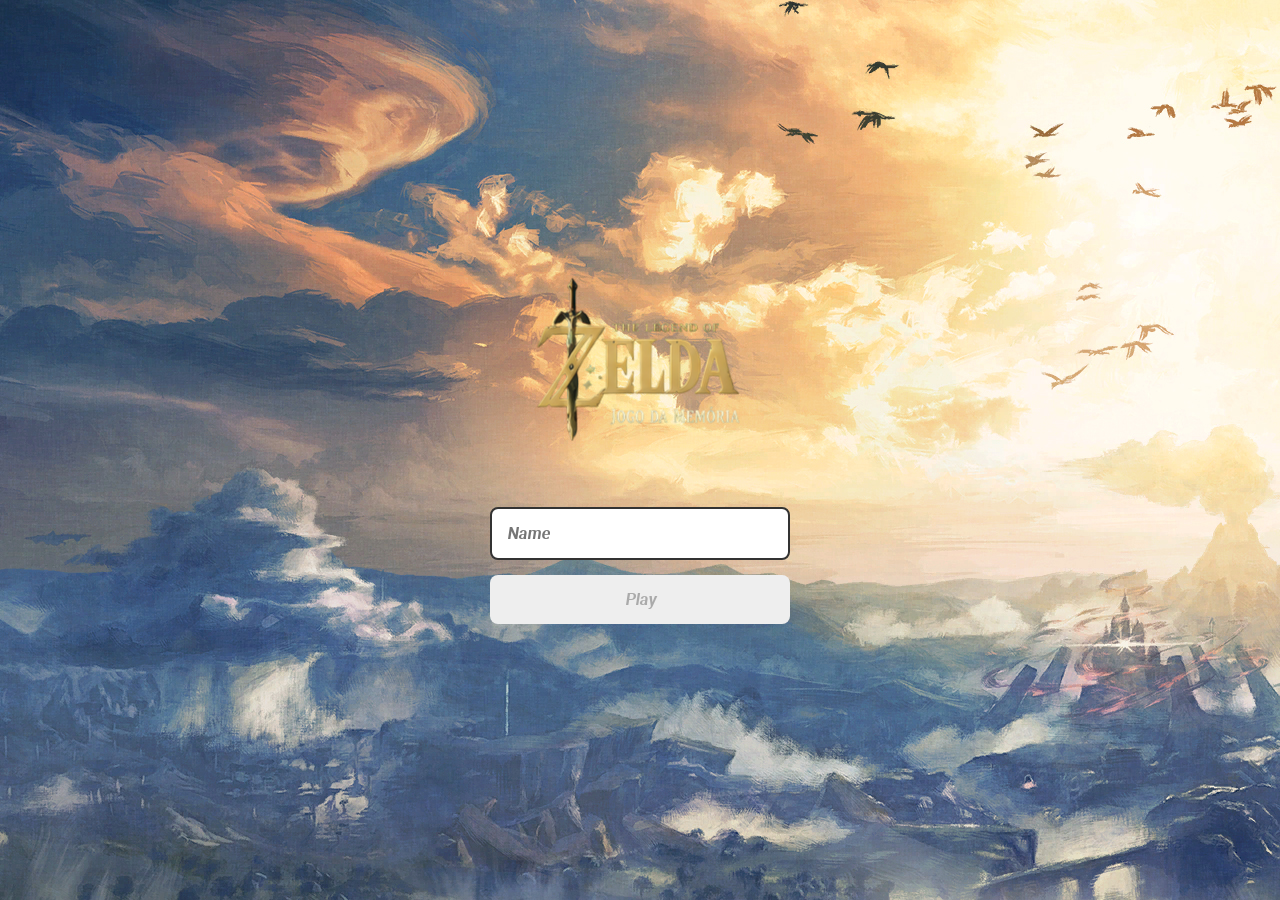
==== index.html @ 99848d37 "first commit" ====
<!doctype html>
<html lang="en">
  <head>
    <meta charset="UTF-8" />
    <meta name="viewport" content="width=device-width, initial-scale=1.0" />

    <link rel="stylesheet" href="./css/reset.css" />
    <link rel="stylesheet" href="./css/login.css" />

    <script defer src="/js/login.js"></script>

    <title>Jogo da Memoria | Login</title>
  </head>
  <body>
    <form class="login-form">
      <div class="login-header">
        <img src="/images/Zelda_Logo.png" alt="Zelda logo" />
      </div>

      <input type="text" placeholder="Name" class="login_input" />
      <button type="submit" class="login_button" disabled>Play</button>
    </form>
  </body>
</html>
---- css/login.css ----
.login-form {
  display: flex;
  flex-direction: column;
  align-items: center;
  height: 100vh;
  background-image: url('../images/Background_login.jpg');
  justify-content: center;
}

/* vh: viewport height, altura da janela visivel*/

.login-header {
  display: flex;
  align-items: center;
  flex-direction: column;
  justify-content: center;
  margin-bottom: 50px;
}

.login-header img {
  width: 100%;
  max-width: 500px;
  height: auto;
}

.login_input {
  border: 2px solid #333;
  border-radius: 8px;
  color: #333;
  font-size: 1em;
  margin-bottom: 15px;
  max-width: 300px;
  outline: none;
  padding: 15px;
  width: 100%;
}

.login_button {
  background-color: #c9b85d;
  padding: 15px;
  border-radius: 8px;
  cursor: pointer;
  color: #fff;
  font-size: 1em;
  max-width: 300px;
  width: 100%;
}

.login_button:disabled {
  background-color: #eee;
  color: #aaa;
  cursor: auto;
}
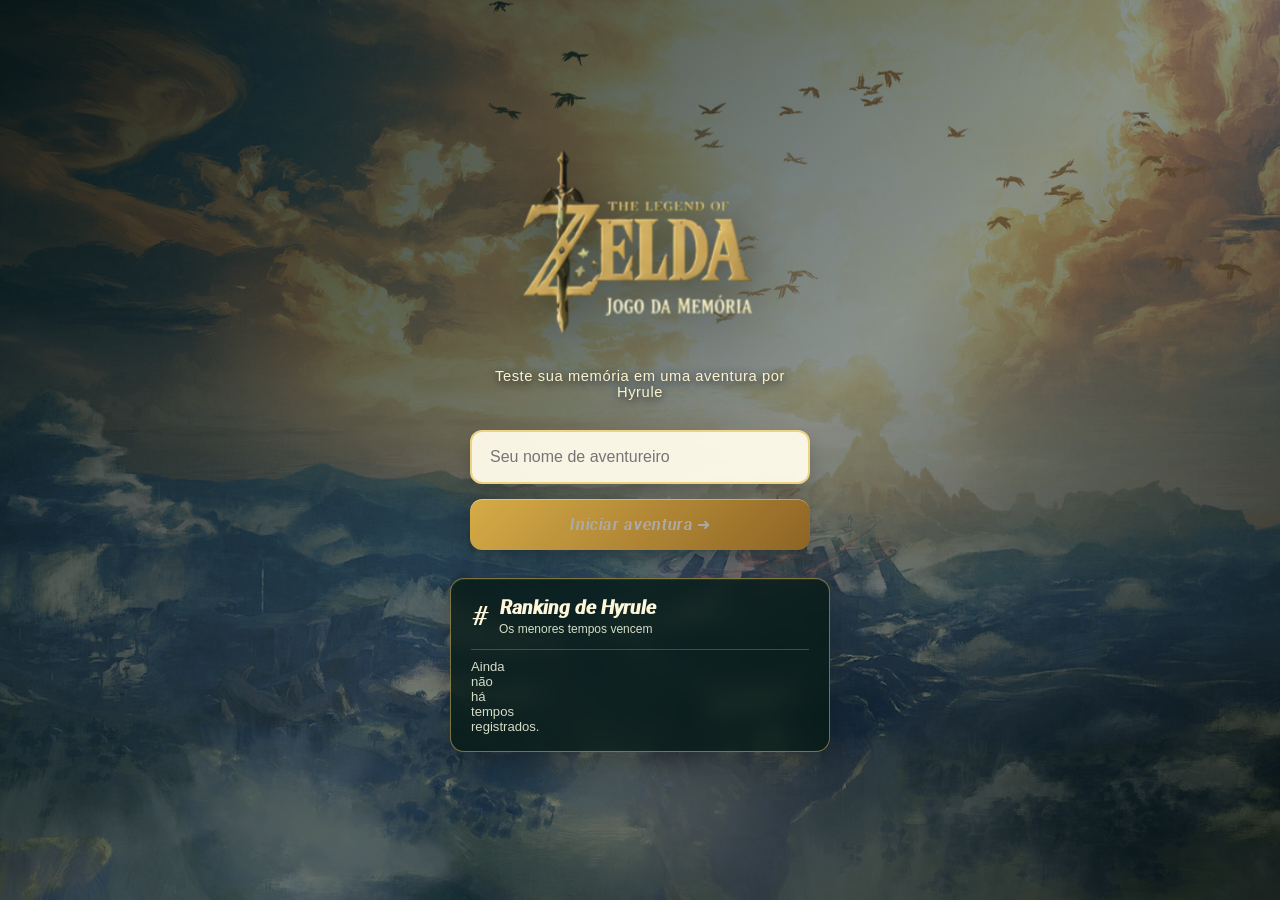
==== commit 4eb1be1e: "feat:Estilização,ranking e implemente um mini game ao juntar dois baralhos" ====
--- a/index.html
+++ b/index.html
@@ -1,5 +1,5 @@
 <!doctype html>
-<html lang="en">
+<html lang="pt-BR">
   <head>
     <meta charset="UTF-8" />
     <meta name="viewport" content="width=device-width, initial-scale=1.0" />
@@ -7,18 +7,40 @@
     <link rel="stylesheet" href="./css/reset.css" />
     <link rel="stylesheet" href="./css/login.css" />
 
-    <script defer src="/js/login.js"></script>
+    <script defer src="./js/ranking.js"></script>
+    <script defer src="./js/login.js"></script>
 
-    <title>Jogo da Memoria | Login</title>
+    <title>Memória de Hyrule</title>
   </head>
   <body>
     <form class="login-form">
       <div class="login-header">
-        <img src="/images/Zelda_Logo.png" alt="Zelda logo" />
+        <img src="./images/Zelda_Logo.png" alt="The Legend of Zelda" />
+        <p>Teste sua memória em uma aventura por Hyrule</p>
       </div>
 
-      <input type="text" placeholder="Name" class="login_input" />
-      <button type="submit" class="login_button" disabled>Play</button>
+      <label class="sr-only" for="player-name">Nome do aventureiro</label>
+      <input
+        id="player-name"
+        type="text"
+        placeholder="Seu nome de aventureiro"
+        class="login_input"
+        autocomplete="name"
+      />
+      <button type="submit" class="login_button" disabled>
+        Iniciar aventura <span aria-hidden="true">➜</span>
+      </button>
+
+      <section class="leaderboard" aria-labelledby="ranking-title">
+        <div class="leaderboard-heading">
+          <span aria-hidden="true">#</span>
+          <div>
+            <h1 id="ranking-title">Ranking de Hyrule</h1>
+            <p>Os menores tempos vencem</p>
+          </div>
+        </div>
+        <ol class="ranking-list" aria-live="polite"></ol>
+      </section>
     </form>
   </body>
 </html>
--- a/css/login.css
+++ b/css/login.css
@@ -2,9 +2,27 @@
   display: flex;
   flex-direction: column;
   align-items: center;
-  height: 100vh;
-  background-image: url('../images/Background_login.jpg');
+  min-height: 100vh;
+  background-image: url("../images/Background_login.jpg");
+  background-position: center;
+  background-size: cover;
   justify-content: center;
+  padding: 32px 20px;
+  position: relative;
+  isolation: isolate;
+}
+
+.login-form::before {
+  background: linear-gradient(
+    135deg,
+    rgba(3, 16, 12, 0.86),
+    rgba(9, 32, 35, 0.48) 56%,
+    rgba(1, 10, 7, 0.8)
+  );
+  content: "";
+  inset: 0;
+  position: absolute;
+  z-index: -1;
 }
 
 /* vh: viewport height, altura da janela visivel*/
@@ -14,36 +32,71 @@
   align-items: center;
   flex-direction: column;
   justify-content: center;
-  margin-bottom: 50px;
+  margin-bottom: 30px;
+  text-align: center;
 }
 
 .login-header img {
   width: 100%;
   max-width: 500px;
   height: auto;
+  filter: drop-shadow(0 10px 24px rgba(0, 0, 0, 0.45));
+}
+
+.login-header p {
+  color: #fbf2cf;
+  font-family: Arial, sans-serif;
+  font-size: 0.92rem;
+  letter-spacing: 0.04em;
+  margin-top: 16px;
+  max-width: 300px;
+  text-shadow: 0 2px 8px rgba(0, 0, 0, 0.8);
 }
 
 .login_input {
-  border: 2px solid #333;
-  border-radius: 8px;
-  color: #333;
-  font-size: 1em;
+  background: rgba(255, 252, 235, 0.95);
+  border: 2px solid rgba(234, 202, 107, 0.8);
+  border-radius: 12px;
+  box-shadow: 0 10px 22px rgba(0, 0, 0, 0.22);
+  color: #23352a;
+  font-family: Arial, sans-serif;
+  font-size: 1rem;
   margin-bottom: 15px;
-  max-width: 300px;
+  max-width: 340px;
   outline: none;
-  padding: 15px;
-  width: 100%;
+  padding: 16px 18px;
+  width: 100%;
+}
+
+.login_input:focus {
+  border-color: #fff0a8;
+  box-shadow:
+    0 0 0 4px rgba(236, 199, 92, 0.25),
+    0 10px 22px rgba(0, 0, 0, 0.22);
 }
 
 .login_button {
-  background-color: #c9b85d;
-  padding: 15px;
-  border-radius: 8px;
+  background: linear-gradient(135deg, #d6ac47, #8e6425);
+  box-shadow:
+    0 10px 22px rgba(0, 0, 0, 0.25),
+    inset 0 1px rgba(255, 255, 255, 0.35);
+  padding: 16px 18px;
+  border-radius: 12px;
   cursor: pointer;
-  color: #fff;
-  font-size: 1em;
-  max-width: 300px;
-  width: 100%;
+  color: #fff9de;
+  font-size: 1rem;
+  letter-spacing: 0.04em;
+  max-width: 340px;
+  transition:
+    filter 0.2s ease,
+    transform 0.2s ease;
+  width: 100%;
+}
+
+.login_button:not(:disabled):hover,
+.login_button:not(:disabled):focus-visible {
+  filter: brightness(1.12);
+  transform: translateY(-2px);
 }
 
 .login_button:disabled {
@@ -51,3 +104,107 @@
   color: #aaa;
   cursor: auto;
 }
+
+.leaderboard {
+  backdrop-filter: blur(10px);
+  background: rgba(7, 26, 22, 0.82);
+  border: 1px solid rgba(242, 206, 104, 0.48);
+  border-radius: 14px;
+  box-shadow:
+    0 12px 30px rgba(0, 0, 0, 0.3),
+    inset 0 1px rgba(255, 255, 255, 0.08);
+  color: #fff7d9;
+  margin-top: 28px;
+  max-width: 380px;
+  padding: 17px 20px;
+  width: 100%;
+}
+
+.leaderboard-heading {
+  align-items: center;
+  border-bottom: 1px solid rgba(242, 206, 104, 0.25);
+  display: flex;
+  gap: 12px;
+  padding-bottom: 13px;
+}
+
+.leaderboard-heading > span {
+  font-size: 1.7rem;
+}
+
+.leaderboard-heading h1 {
+  font-size: 1.18rem;
+}
+
+.leaderboard-heading p {
+  color: #d4ddc6;
+  font-family: Arial, sans-serif;
+  font-size: 0.75rem;
+  margin-top: 3px;
+}
+
+.ranking-list {
+  display: grid;
+  gap: 4px;
+  list-style: none;
+  margin: 0;
+  padding: 9px 0 0;
+}
+
+.ranking-list li {
+  align-items: center;
+  display: grid;
+  gap: 10px;
+  grid-template-columns: 34px minmax(0, 1fr) auto;
+  min-height: 34px;
+}
+
+.ranking-position {
+  color: #f2ce68;
+  font-family: Arial, sans-serif;
+  font-size: 0.8rem;
+  font-weight: 700;
+}
+
+.ranking-name {
+  font-family: Arial, sans-serif;
+  font-size: 0.88rem;
+  overflow: hidden;
+  text-overflow: ellipsis;
+  white-space: nowrap;
+}
+
+.ranking-time {
+  color: #ffe596;
+  font-family: Arial, sans-serif;
+  font-size: 0.85rem;
+  font-variant-numeric: tabular-nums;
+  font-weight: 700;
+}
+
+.ranking-empty {
+  color: #d4ddc6;
+  font-family: Arial, sans-serif;
+  font-size: 0.82rem;
+}
+
+.sr-only {
+  height: 1px;
+  margin: -1px;
+  overflow: hidden;
+  padding: 0;
+  position: absolute;
+  width: 1px;
+  clip: rect(0, 0, 0, 0);
+  white-space: nowrap;
+}
+
+@media (max-width: 480px) {
+  .login-header img {
+    max-width: 240px;
+  }
+
+  .login-header {
+    margin-bottom: 24px;
+  }
+}
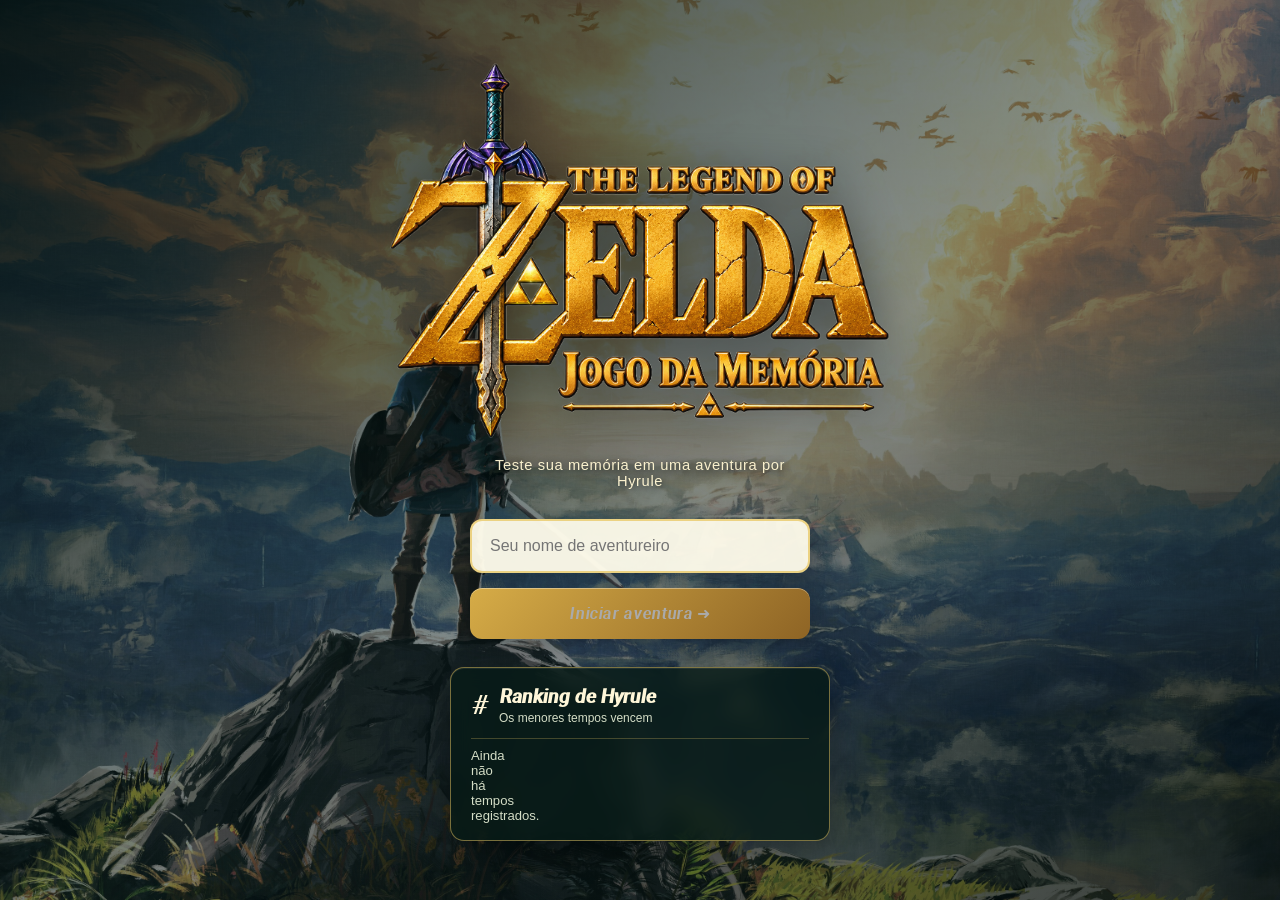
==== commit b5b63912: "feat: Arrumei buga e adicionei imagens" ====
--- a/index.html
+++ b/index.html
@@ -15,7 +15,7 @@
   <body>
     <form class="login-form">
       <div class="login-header">
-        <img src="./images/Zelda_Logo.png" alt="The Legend of Zelda" />
+        <img src="./images/zeldalogo22.png" alt="The Legend of Zelda" />
         <p>Teste sua memória em uma aventura por Hyrule</p>
       </div>
 
--- a/css/login.css
+++ b/css/login.css
@@ -3,7 +3,7 @@
   flex-direction: column;
   align-items: center;
   min-height: 100vh;
-  background-image: url("../images/Background_login.jpg");
+  background-image: url("../images/zelda2.jpg");
   background-position: center;
   background-size: cover;
   justify-content: center;
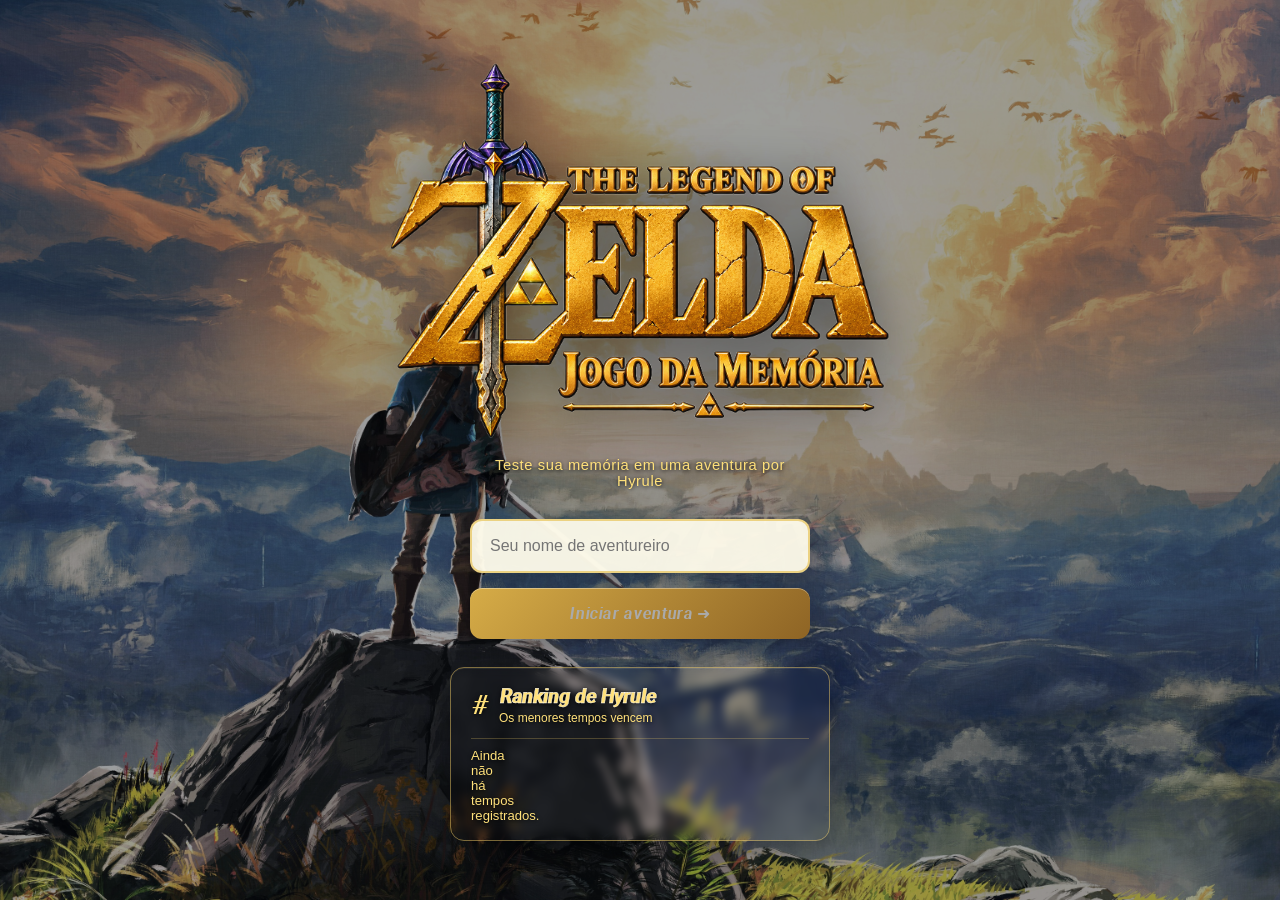
==== commit 70098250: "first commit" ====
--- a/index.html
+++ b/index.html
@@ -13,6 +13,19 @@
     <title>Memória de Hyrule</title>
   </head>
   <body>
+    <video
+      class="bg-video"
+      autoplay
+      muted
+      loop
+      playsinline
+      preload="auto"
+      poster="./images/zelda2.jpg"
+    >
+      <source src="./video/Background_Animade.mp4" type="video/mp4" />
+    </video>
+    <div class="bg-overlay" aria-hidden="true"></div>
+
     <form class="login-form">
       <div class="login-header">
         <img src="./images/zeldalogo22.png" alt="The Legend of Zelda" />
--- a/css/login.css
+++ b/css/login.css
@@ -1,30 +1,41 @@
+body {
+  background-color: #101626;
+  min-height: 100vh;
+  overflow-x: hidden;
+  position: relative;
+}
+
+.bg-video {
+  position: fixed;
+  top: 0;
+  left: 0;
+  width: 100vw;
+  height: 100vh;
+  object-fit: cover;
+  z-index: -2;
+  pointer-events: none;
+}
+
+.bg-overlay {
+  position: fixed;
+  inset: 0;
+  background: rgba(8, 14, 22, 0.4);
+  z-index: -1;
+  pointer-events: none;
+}
+
 .login-form {
   display: flex;
   flex-direction: column;
   align-items: center;
   min-height: 100vh;
-  background-image: url("../images/zelda2.jpg");
-  background-position: center;
-  background-size: cover;
+  background: transparent;
   justify-content: center;
   padding: 32px 20px;
   position: relative;
   isolation: isolate;
 }
 
-.login-form::before {
-  background: linear-gradient(
-    135deg,
-    rgba(3, 16, 12, 0.86),
-    rgba(9, 32, 35, 0.48) 56%,
-    rgba(1, 10, 7, 0.8)
-  );
-  content: "";
-  inset: 0;
-  position: absolute;
-  z-index: -1;
-}
-
 /* vh: viewport height, altura da janela visivel*/
 
 .login-header {
@@ -44,13 +55,13 @@
 }
 
 .login-header p {
-  color: #fbf2cf;
+  color: #ffe17b;
   font-family: Arial, sans-serif;
   font-size: 0.92rem;
   letter-spacing: 0.04em;
   margin-top: 16px;
   max-width: 300px;
-  text-shadow: 0 2px 8px rgba(0, 0, 0, 0.8);
+  text-shadow: 0 1px 4px rgba(0, 0, 0, 0.9);
 }
 
 .login_input {
@@ -106,17 +117,18 @@
 }
 
 .leaderboard {
-  backdrop-filter: blur(10px);
-  background: rgba(7, 26, 22, 0.82);
+  backdrop-filter: blur(5px);
+  background: transparent;
   border: 1px solid rgba(242, 206, 104, 0.48);
   border-radius: 14px;
   box-shadow:
     0 12px 30px rgba(0, 0, 0, 0.3),
     inset 0 1px rgba(255, 255, 255, 0.08);
-  color: #fff7d9;
+  color: #ffe17b;
   margin-top: 28px;
   max-width: 380px;
   padding: 17px 20px;
+  text-shadow: 0 1px 4px rgba(0, 0, 0, 0.9);
   width: 100%;
 }
 
@@ -133,11 +145,13 @@
 }
 
 .leaderboard-heading h1 {
+  color: #ffe17b;
   font-size: 1.18rem;
+  -webkit-text-stroke: 0.4px #ffffff;
 }
 
 .leaderboard-heading p {
-  color: #d4ddc6;
+  color: #ffe17b;
   font-family: Arial, sans-serif;
   font-size: 0.75rem;
   margin-top: 3px;
@@ -160,30 +174,34 @@
 }
 
 .ranking-position {
-  color: #f2ce68;
+  color: #ffe17b;
   font-family: Arial, sans-serif;
   font-size: 0.8rem;
   font-weight: 700;
+  -webkit-text-stroke: 0.3px #ffffff;
 }
 
 .ranking-name {
+  color: #ffe17b;
   font-family: Arial, sans-serif;
   font-size: 0.88rem;
   overflow: hidden;
   text-overflow: ellipsis;
+  -webkit-text-stroke: 0.25px #ffffff;
   white-space: nowrap;
 }
 
 .ranking-time {
-  color: #ffe596;
+  color: #ffe17b;
   font-family: Arial, sans-serif;
   font-size: 0.85rem;
   font-variant-numeric: tabular-nums;
   font-weight: 700;
+  -webkit-text-stroke: 0.3px #ffffff;
 }
 
 .ranking-empty {
-  color: #d4ddc6;
+  color: #ffe17b;
   font-family: Arial, sans-serif;
   font-size: 0.82rem;
 }
@@ -208,3 +226,15 @@
     margin-bottom: 24px;
   }
 }
+
+@media (prefers-reduced-motion: reduce) {
+  .bg-video {
+    display: none;
+  }
+
+  body {
+    background-image: url("../images/zelda2.jpg");
+    background-position: center;
+    background-size: cover;
+  }
+}
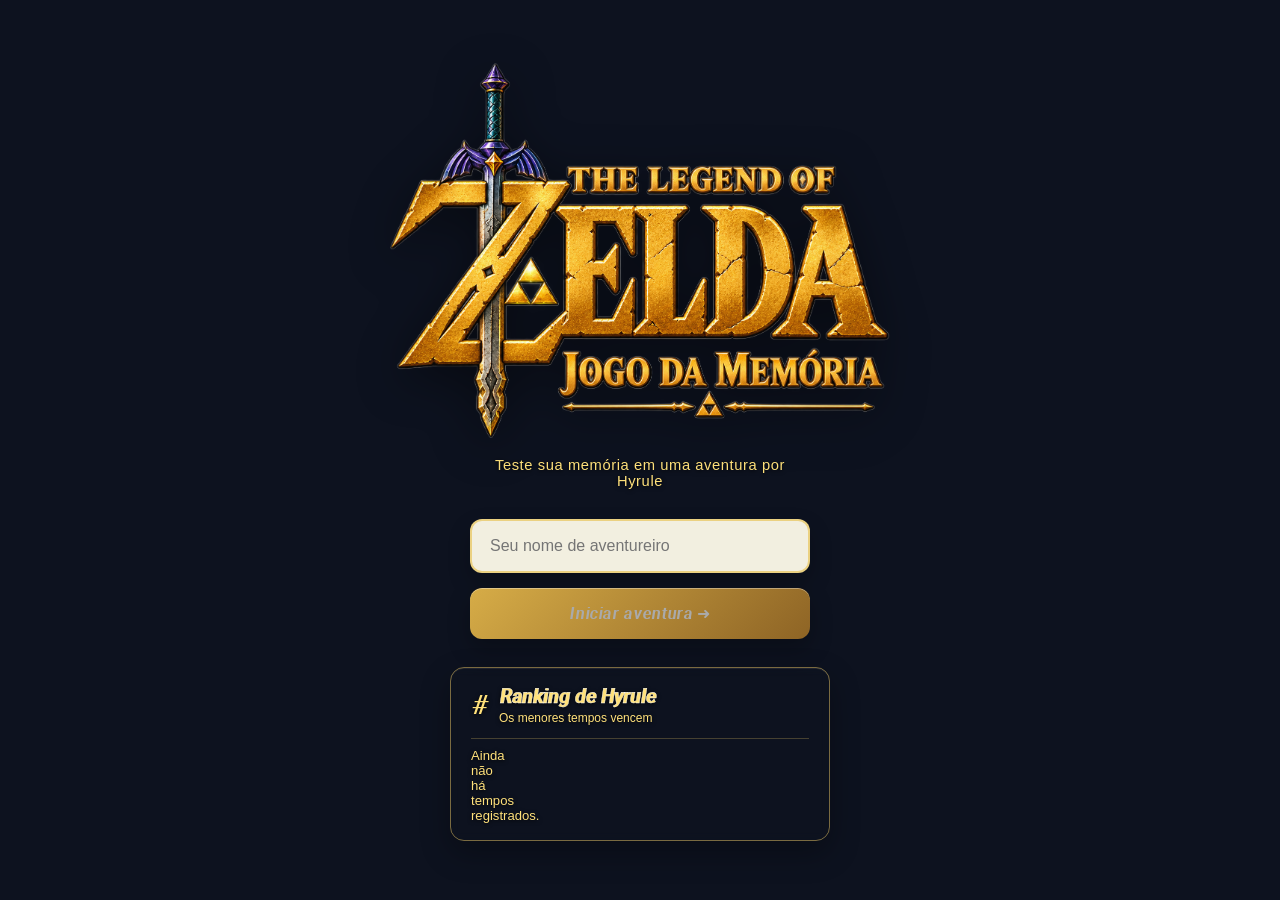
==== commit 82b13610: "Fix: Background" ====
--- a/index.html
+++ b/index.html
@@ -4,8 +4,8 @@
     <meta charset="UTF-8" />
     <meta name="viewport" content="width=device-width, initial-scale=1.0" />
 
-    <link rel="stylesheet" href="./css/reset.css" />
-    <link rel="stylesheet" href="./css/login.css" />
+    <link rel="stylesheet" href="./css/reset.css?v=3" />
+    <link rel="stylesheet" href="./css/login.css?v=5" />
 
     <script defer src="./js/ranking.js"></script>
     <script defer src="./js/login.js"></script>
@@ -13,20 +13,18 @@
     <title>Memória de Hyrule</title>
   </head>
   <body>
-    <video
-      class="bg-video"
-      autoplay
-      muted
-      loop
-      playsinline
-      preload="auto"
-      poster="./images/zelda2.jpg"
-    >
-      <source src="./video/Background_Animade.mp4" type="video/mp4" />
+    <video class="bg-video" autoplay muted loop playsinline preload="auto">
+      <source src="./video/Background_Animade2.mp4" type="video/mp4" />
     </video>
     <div class="bg-overlay" aria-hidden="true"></div>
 
-    <form class="login-form">
+    <form
+      class="login-form"
+      style="
+        background: transparent !important;
+        background-image: none !important;
+      "
+    >
       <div class="login-header">
         <img src="./images/zeldalogo22.png" alt="The Legend of Zelda" />
         <p>Teste sua memória em uma aventura por Hyrule</p>
--- a/css/login.css
+++ b/css/login.css
@@ -7,20 +7,22 @@
 
 .bg-video {
   position: fixed;
-  top: 0;
-  left: 0;
-  width: 100vw;
+  inset: 0;
+  width: 100%;
   height: 100vh;
+  height: 100lvh;
   object-fit: cover;
-  z-index: -2;
+  z-index: 0;
   pointer-events: none;
 }
 
 .bg-overlay {
   position: fixed;
   inset: 0;
+  height: 100vh;
+  height: 100lvh;
   background: rgba(8, 14, 22, 0.4);
-  z-index: -1;
+  z-index: 1;
   pointer-events: none;
 }
 
@@ -34,6 +36,7 @@
   padding: 32px 20px;
   position: relative;
   isolation: isolate;
+  z-index: 2;
 }
 
 /* vh: viewport height, altura da janela visivel*/
@@ -226,15 +229,3 @@
     margin-bottom: 24px;
   }
 }
-
-@media (prefers-reduced-motion: reduce) {
-  .bg-video {
-    display: none;
-  }
-
-  body {
-    background-image: url("../images/zelda2.jpg");
-    background-position: center;
-    background-size: cover;
-  }
-}
